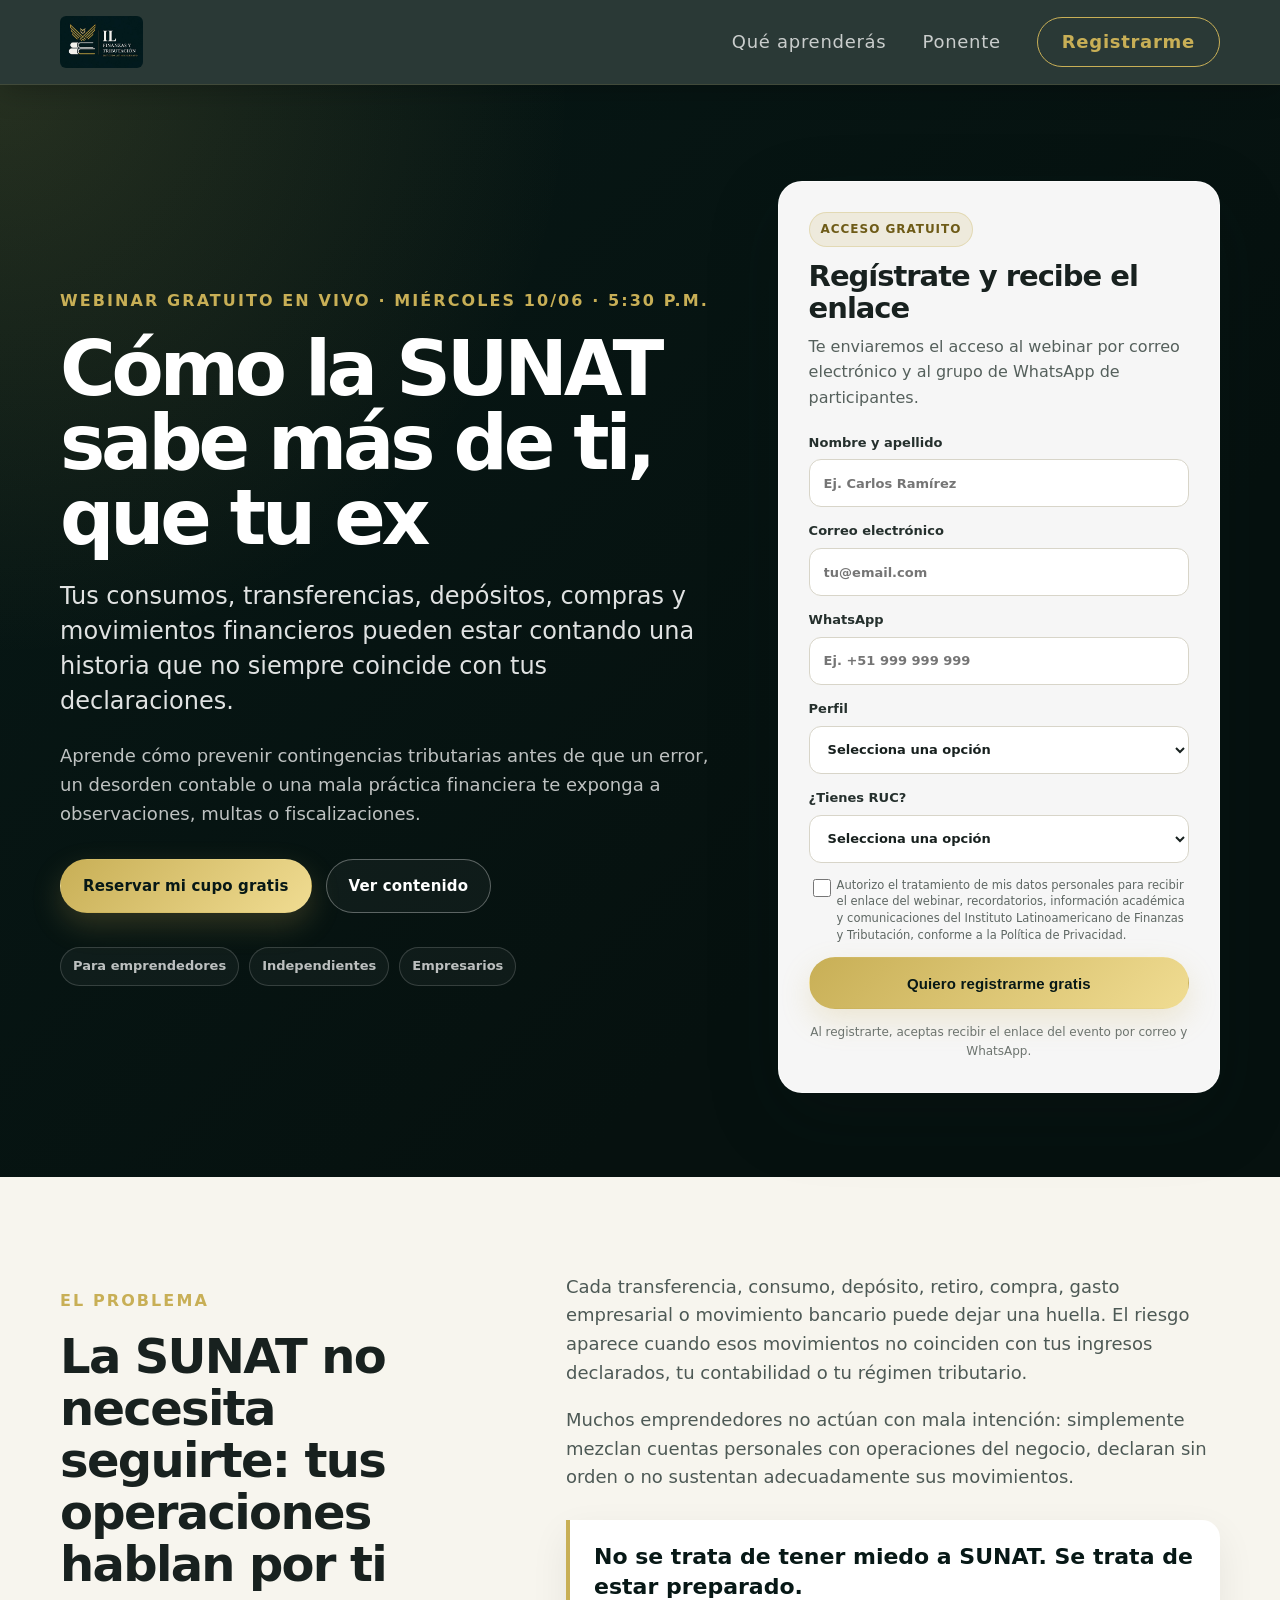
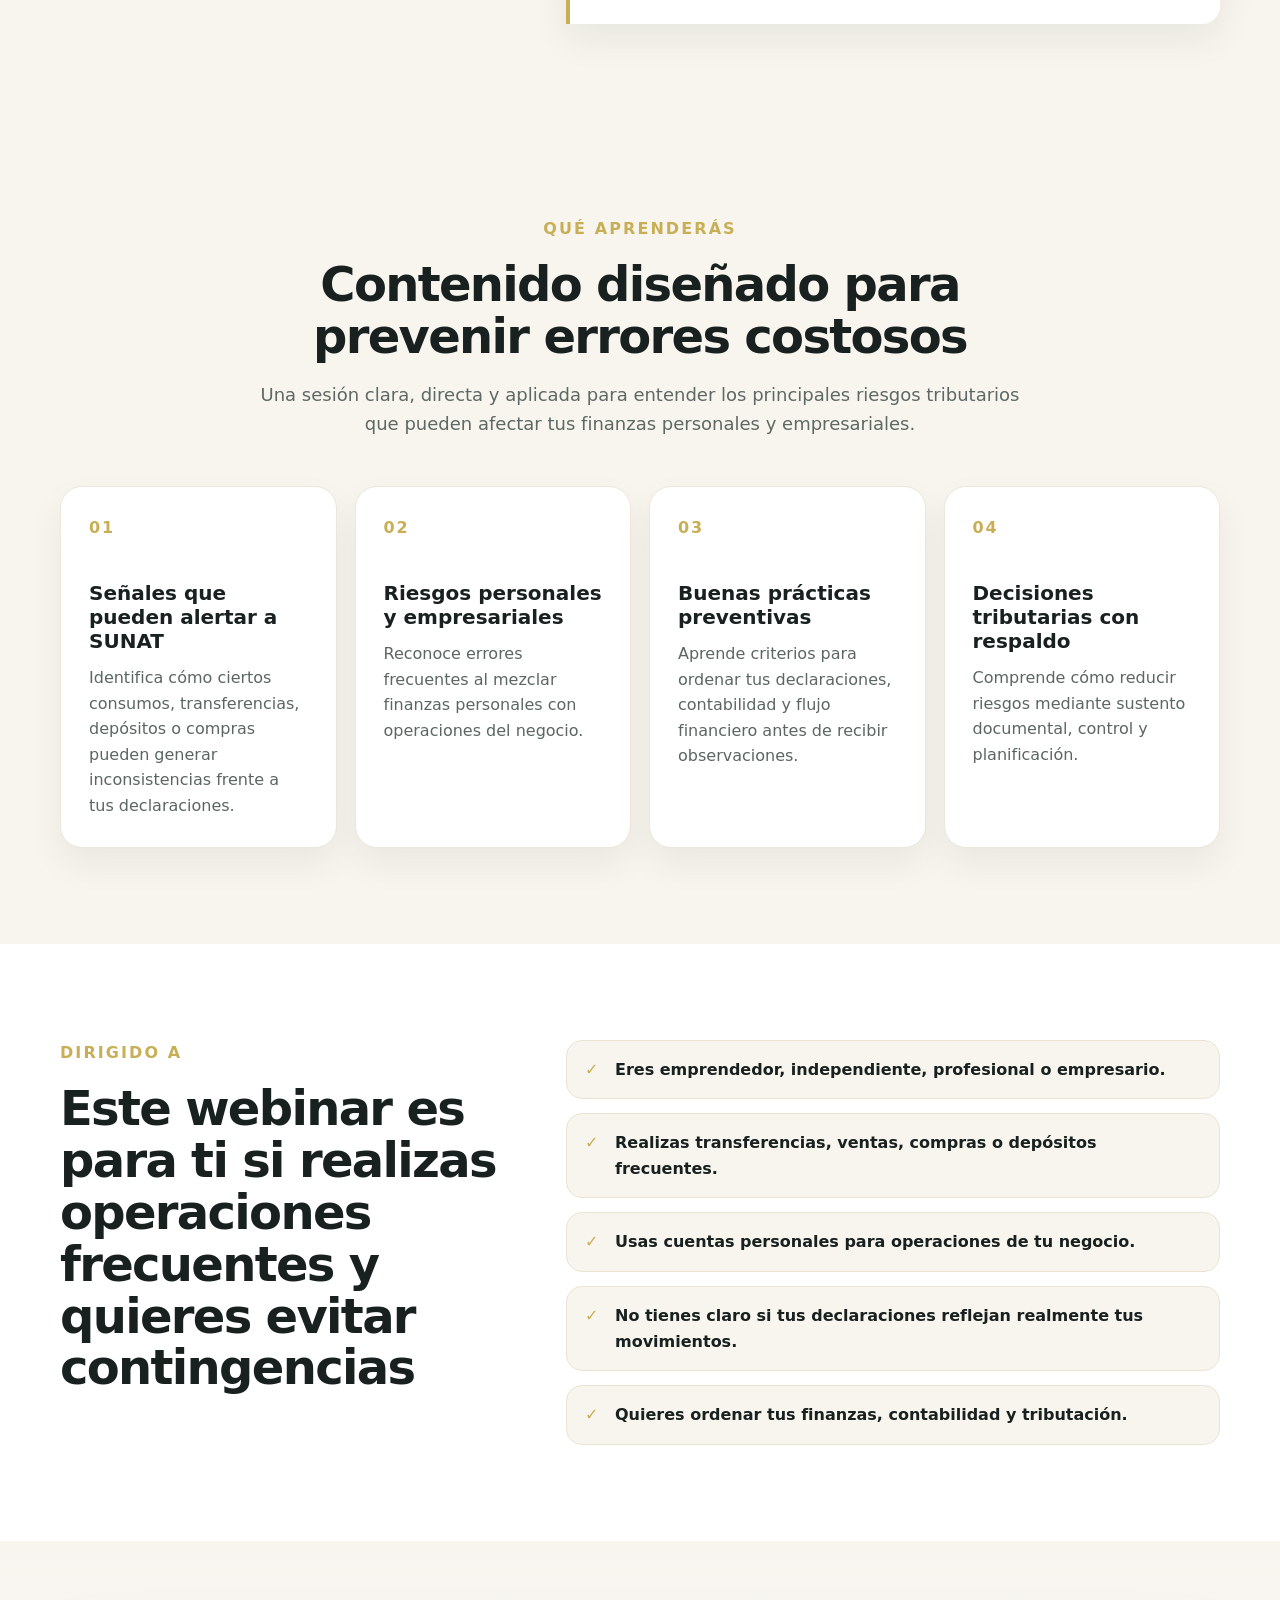
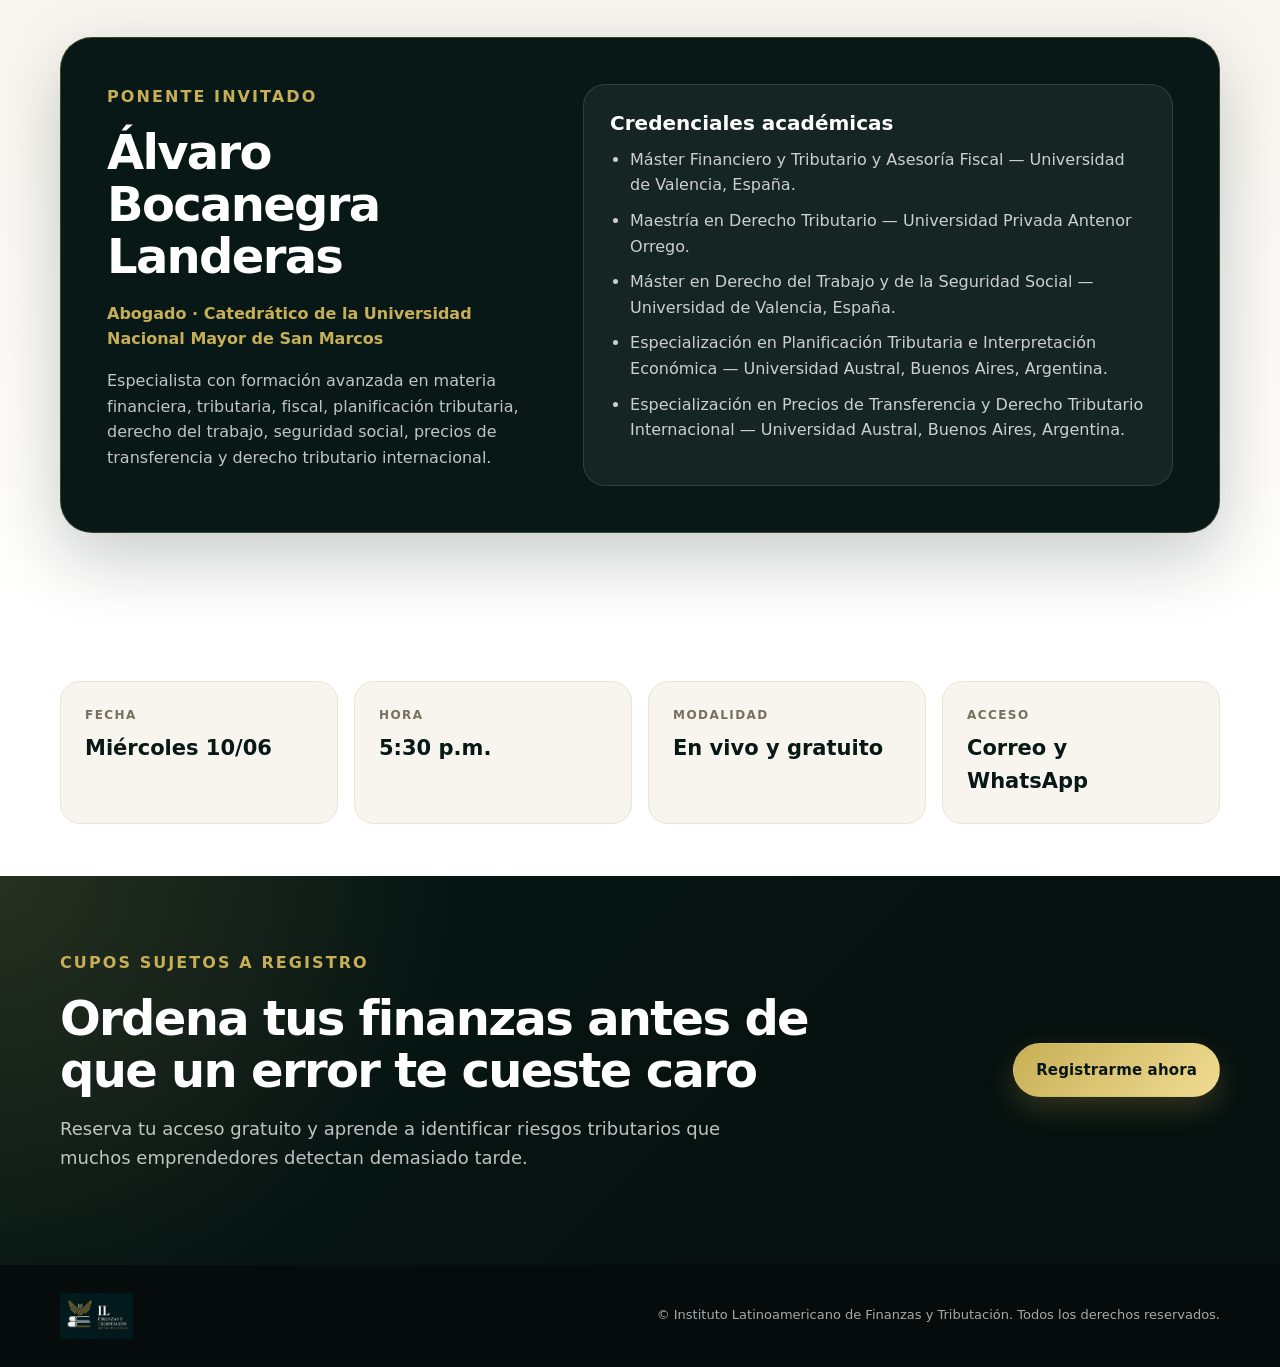
==== index.html @ cbd91c03 "Add files via upload" ====
<!doctype html>
<html lang="es-PE">
<head>
  <meta charset="utf-8" />
  <meta name="viewport" content="width=device-width, initial-scale=1" />
  <title>Webinar gratuito | Cómo la SUNAT sabe más de ti, que tu ex</title>
  <meta name="description" content="Webinar gratuito en vivo del Instituto Latinoamericano de Finanzas y Tributación. Aprende cómo la SUNAT puede detectar inconsistencias en tus movimientos personales y empresariales, y cómo prevenir contingencias tributarias." />
  <meta name="theme-color" content="#071816" />
  <meta property="og:title" content="Cómo la SUNAT sabe más de ti, que tu ex" />
  <meta property="og:description" content="Webinar gratuito en vivo. Miércoles 10/06 - 5:30 p.m. Aprende a prevenir riesgos tributarios por tus movimientos financieros." />
  <meta property="og:type" content="website" />
  <link rel="preload" as="image" href="assets/logo-ilft.jpeg" />
  <link rel="stylesheet" href="styles.css" />
</head>
<body>
  <header class="site-header">
    <div class="container header-inner">
      <a href="#inicio" class="brand" aria-label="Instituto Latinoamericano de Finanzas y Tributación">
        <img src="assets/logo-ilft.jpeg" alt="IL Finanzas y Tributación - Instituto Latinoamericano" />
      </a>
      <nav class="nav" aria-label="Navegación principal">
        <a href="#aprenderas">Qué aprenderás</a>
        <a href="#ponente">Ponente</a>
        <a href="#registro" class="nav-cta">Registrarme</a>
      </nav>
    </div>
  </header>

  <main id="inicio">
    <section class="hero section-dark">
      <div class="container hero-grid">
        <div class="hero-copy">
          <div class="eyebrow">Webinar gratuito en vivo · Miércoles 10/06 · 5:30 p.m.</div>
          <h1>Cómo la SUNAT sabe más de ti, que tu ex</h1>
          <p class="lead">Tus consumos, transferencias, depósitos, compras y movimientos financieros pueden estar contando una historia que no siempre coincide con tus declaraciones.</p>
          <p>Aprende cómo prevenir contingencias tributarias antes de que un error, un desorden contable o una mala práctica financiera te exponga a observaciones, multas o fiscalizaciones.</p>
          <div class="hero-actions">
            <a href="#registro" class="btn btn-primary">Reservar mi cupo gratis</a>
            <a href="#aprenderas" class="btn btn-outline">Ver contenido</a>
          </div>
          <div class="trust-strip" aria-label="Puntos clave del webinar">
            <span>Para emprendedores</span>
            <span>Independientes</span>
            <span>Empresarios</span>
          </div>
        </div>
        <aside class="registration-card" id="registro" aria-label="Formulario de registro">
          <div class="card-badge">Acceso gratuito</div>
          <h2>Regístrate y recibe el enlace</h2>
          <p>Te enviaremos el acceso al webinar por correo electrónico y al grupo de WhatsApp de participantes.</p>
          <form id="landing-form" class="form">
            <input type="hidden" name="form-name" value="registro-webinar-ilft" />
            <label>
              Nombre y apellido
              <input type="text" name="nombre" placeholder="Ej. Carlos Ramírez" required />
            </label>
            <label>
              Correo electrónico
              <input type="email" name="email" placeholder="tu@email.com" required />
            </label>
            <label>
              WhatsApp
              <input type="tel" name="whatsapp" placeholder="Ej. +51 999 999 999" required />
            </label>
            <label>
              Perfil
              <select name="perfil" required>
                <option value="" disabled selected>Selecciona una opción</option>
                <option>Emprendedor</option>
                <option>Independiente</option>
                <option>Empresario</option>
                <option>Profesional</option>
                <option>Otro</option>
              </select>
            </label>
            <label>
              ¿Tienes RUC?
              <select name="ruc" required>
                <option value="" disabled selected>Selecciona una opción</option>
                <option>Sí</option>
                <option>No</option>
                <option>Estoy en proceso</option>
              </select>
            </label>
            <label class="checkbox">
              <input type="checkbox" name="autorizacion_datos" required />
              <span>Autorizo el tratamiento de mis datos personales para recibir el enlace del webinar, recordatorios, información académica y comunicaciones del Instituto Latinoamericano de Finanzas y Tributación, conforme a la Política de Privacidad.</span>
            </label>
            <button type="submit" class="btn btn-primary btn-full">Quiero registrarme gratis</button>
            <small>Al registrarte, aceptas recibir el enlace del evento por correo y WhatsApp.</small>
          </form>
        </aside>
      </div>
    </section>

    <section class="section pain-section">
      <div class="container two-col">
        <div>
          <span class="section-kicker">El problema</span>
          <h2>La SUNAT no necesita seguirte: tus operaciones hablan por ti</h2>
        </div>
        <div class="body-copy">
          <p>Cada transferencia, consumo, depósito, retiro, compra, gasto empresarial o movimiento bancario puede dejar una huella. El riesgo aparece cuando esos movimientos no coinciden con tus ingresos declarados, tu contabilidad o tu régimen tributario.</p>
          <p>Muchos emprendedores no actúan con mala intención: simplemente mezclan cuentas personales con operaciones del negocio, declaran sin orden o no sustentan adecuadamente sus movimientos.</p>
          <blockquote>No se trata de tener miedo a SUNAT. Se trata de estar preparado.</blockquote>
        </div>
      </div>
    </section>

    <section class="section benefits" id="aprenderas">
      <div class="container">
        <div class="section-heading">
          <span class="section-kicker">Qué aprenderás</span>
          <h2>Contenido diseñado para prevenir errores costosos</h2>
          <p>Una sesión clara, directa y aplicada para entender los principales riesgos tributarios que pueden afectar tus finanzas personales y empresariales.</p>
        </div>
        <div class="cards-grid">
          <article class="info-card">
            <span class="number">01</span>
            <h3>Señales que pueden alertar a SUNAT</h3>
            <p>Identifica cómo ciertos consumos, transferencias, depósitos o compras pueden generar inconsistencias frente a tus declaraciones.</p>
          </article>
          <article class="info-card">
            <span class="number">02</span>
            <h3>Riesgos personales y empresariales</h3>
            <p>Reconoce errores frecuentes al mezclar finanzas personales con operaciones del negocio.</p>
          </article>
          <article class="info-card">
            <span class="number">03</span>
            <h3>Buenas prácticas preventivas</h3>
            <p>Aprende criterios para ordenar tus declaraciones, contabilidad y flujo financiero antes de recibir observaciones.</p>
          </article>
          <article class="info-card">
            <span class="number">04</span>
            <h3>Decisiones tributarias con respaldo</h3>
            <p>Comprende cómo reducir riesgos mediante sustento documental, control y planificación.</p>
          </article>
        </div>
      </div>
    </section>

    <section class="section audience-section">
      <div class="container two-col align-start">
        <div>
          <span class="section-kicker">Dirigido a</span>
          <h2>Este webinar es para ti si realizas operaciones frecuentes y quieres evitar contingencias</h2>
        </div>
        <ul class="check-list">
          <li>Eres emprendedor, independiente, profesional o empresario.</li>
          <li>Realizas transferencias, ventas, compras o depósitos frecuentes.</li>
          <li>Usas cuentas personales para operaciones de tu negocio.</li>
          <li>No tienes claro si tus declaraciones reflejan realmente tus movimientos.</li>
          <li>Quieres ordenar tus finanzas, contabilidad y tributación.</li>
        </ul>
      </div>
    </section>

    <section class="section speaker-section" id="ponente">
      <div class="container speaker-card">
        <div class="speaker-main">
          <span class="section-kicker">Ponente invitado</span>
          <h2>Álvaro Bocanegra Landeras</h2>
          <p class="speaker-title">Abogado · Catedrático de la Universidad Nacional Mayor de San Marcos</p>
          <p>Especialista con formación avanzada en materia financiera, tributaria, fiscal, planificación tributaria, derecho del trabajo, seguridad social, precios de transferencia y derecho tributario internacional.</p>
        </div>
        <div class="credentials">
          <h3>Credenciales académicas</h3>
          <ul>
            <li>Máster Financiero y Tributario y Asesoría Fiscal — Universidad de Valencia, España.</li>
            <li>Maestría en Derecho Tributario — Universidad Privada Antenor Orrego.</li>
            <li>Máster en Derecho del Trabajo y de la Seguridad Social — Universidad de Valencia, España.</li>
            <li>Especialización en Planificación Tributaria e Interpretación Económica — Universidad Austral, Buenos Aires, Argentina.</li>
            <li>Especialización en Precios de Transferencia y Derecho Tributario Internacional — Universidad Austral, Buenos Aires, Argentina.</li>
          </ul>
        </div>
      </div>
    </section>

    <section class="section details-section">
      <div class="container details-grid">
        <div class="detail-box">
          <span>Fecha</span>
          <strong>Miércoles 10/06</strong>
        </div>
        <div class="detail-box">
          <span>Hora</span>
          <strong>5:30 p.m.</strong>
        </div>
        <div class="detail-box">
          <span>Modalidad</span>
          <strong>En vivo y gratuito</strong>
        </div>
        <div class="detail-box">
          <span>Acceso</span>
          <strong>Correo y WhatsApp</strong>
        </div>
      </div>
    </section>

    <section class="final-cta section-dark">
      <div class="container final-grid">
        <div>
          <span class="eyebrow">Cupos sujetos a registro</span>
          <h2>Ordena tus finanzas antes de que un error te cueste caro</h2>
          <p>Reserva tu acceso gratuito y aprende a identificar riesgos tributarios que muchos emprendedores detectan demasiado tarde.</p>
        </div>
        <a href="#registro" class="btn btn-primary">Registrarme ahora</a>
      </div>
    </section>
  </main>

  <footer class="footer">
    <div class="container footer-inner">
      <img src="assets/logo-ilft.jpeg" alt="Instituto Latinoamericano de Finanzas y Tributación" />
      <p>© Instituto Latinoamericano de Finanzas y Tributación. Todos los derechos reservados.</p>
    </div>
  </footer>
</body>
</html>

<script>
  const URL_SCRIPT_GOOGLE = 'https://script.google.com/macros/s/AKfycbzGbPa-hQvcRfzG41PDCbrkIl5jDyLbOSNslWmGlLwsr1rUj2VUFDXkskFyTT7HYG5MSA/exec';
  const form = document.getElementById('landing-form');

  form.addEventListener('submit', function(e) {
      e.preventDefault();
      const btn = form.querySelector('button[type="submit"]');
      btn.innerText = 'Procesando...';
      btn.disabled = true;

      const datosFormulario = new FormData(form);

      fetch(URL_SCRIPT_GOOGLE, { 
          method: 'POST', 
          body: datosFormulario,
          mode: 'no-cors'
      })
      .then(() => {
          window.location.href = 'gracias.html'; // Redirige a la página de gracias
      })
      .catch(error => {
          console.error('Error:', error);
          alert('Hubo un problema. Intenta nuevamente.');
          btn.innerText = 'Quiero registrarme gratis';
          btn.disabled = false;
      });
  });
</script>
---- styles.css ----
:root{
  --navy:#071816;
  --navy-2:#0b2220;
  --green:#9f8e37;
  --gold:#c8af56;
  --white:#ffffff;
  --ivory:#f7f5ee;
  --muted:#c9d0cc;
  --text:#18211f;
  --soft:#e7e1d0;
  --border:rgba(200,175,86,.32);
  --shadow:0 24px 70px rgba(7,24,22,.22);
  --radius:24px;
}
*{box-sizing:border-box}
html{scroll-behavior:smooth}
body{margin:0;font-family:Inter, ui-sans-serif, system-ui, -apple-system, BlinkMacSystemFont, "Segoe UI", sans-serif;color:var(--text);background:var(--ivory);line-height:1.6}
a{color:inherit;text-decoration:none}
img{max-width:100%;display:block}
.container{width:min(1160px,calc(100% - 40px));margin-inline:auto}
.site-header {
  position: sticky;
  top: 0;
  z-index: 50;
  /* Un poco más traslúcido para potenciar el efecto blur de fondo */
  background: rgba(7, 24, 22, 0.85); 
  backdrop-filter: blur(20px);
  -webkit-backdrop-filter: blur(20px);
  /* Línea inferior sutil con el tono dorado de la marca con opacidad baja */
  border-bottom: 1px solid rgba(200, 175, 86, 0.15); 
  /* Sombra suave y profunda para dar un efecto flotante elegante */
  box-shadow: 0 4px 30px rgba(0, 0, 0, 0.25);
  transition: all 0.3s ease;
}
.header-inner {
  display: flex;
  align-items: center;
  justify-content: space-between;
  padding: 16px 0; /* Mayor altura vertical para que el logo "respire" */
  gap: 24px;
}

.brand img {
  height: 52px; /* Reducido ligeramente para mayor sutileza y sofisticación */
  width: auto;
  border-radius: 6px; /* Bordes ligeramente más redondeados para suavizar esquinas */
  transition: transform 0.3s ease;
}

.brand:hover img {
  transform: scale(1.02); /* Micro-interacción al pasar el mouse sobre el logotipo */
}

.nav {
  display: flex;
  align-items: center;
  gap: 36px; 
  color: rgba(255, 255, 255, 0.75);
  font-size: 18px; /* 👈 Súbelo aquí (estaba en 14px) */
  font-weight: 500; 
  letter-spacing: 0.04em; 
}

/* --- Efecto de línea dorada expansiva para los enlaces de menú --- */
.nav a:not(.nav-cta) {
  position: relative;
  padding: 6px 0;
  transition: color 0.3s ease;
}

.nav a:not(.nav-cta)::after {
  content: "";
  position: absolute;
  bottom: 0;
  left: 0;
  width: 0;
  height: 2px;
  background-color: var(--gold);
  transition: width 0.3s cubic-bezier(0.25, 0.46, 0.45, 0.94);
}

.nav a:not(.nav-cta):hover {
  color: var(--white);
}

.nav a:not(.nav-cta):hover::after {
  width: 100%; /* La línea se desliza suavemente de izquierda a derecha */
}

/* --- Rediseño del Botón "Registrarme" (CTA) --- */
.nav-cta {
  padding: 10px 24px !important; /* Más alargado horizontalmente (proporción áurea) */
  border: 1px solid var(--gold) !important;
  border-radius: 999px;
  color: var(--gold) !important;
  font-weight: 700;
  background: transparent;
  transition: all 0.4s cubic-bezier(0.16, 1, 0.3, 1) !important;
}

.nav-cta:hover {
  /* Transición fluida a fondo dorado con degradado */
  background: linear-gradient(135deg, var(--gold), #f0dc92) !important;
  color: var(--navy) !important; /* El texto pasa al color oscuro para excelente contraste */
  box-shadow: 0 4px 20px rgba(200, 175, 86, 0.35); /* Resplandor dorado sutil */
  transform: translateY(-2px); /* Pequeño levante que invita al clic */
}
.section{padding:96px 0}
.section-dark{background:radial-gradient(circle at top left, rgba(200,175,86,.16), transparent 34%), linear-gradient(135deg,var(--navy),#06110f 70%);color:var(--white)}
.hero{padding:96px 0 84px;min-height:calc(100vh - 86px);display:flex;align-items:center}
.hero-grid{display:grid;grid-template-columns:minmax(0,1.08fr) minmax(360px,.72fr);gap:54px;align-items:center}
.eyebrow,.section-kicker{display:inline-flex;align-items:center;gap:10px;text-transform:uppercase;letter-spacing:.13em;font-size:14x;font-weight:800;color:var(--gold);margin-bottom:18px}
h1,h2,h3,p{margin-top:0}
h1{font-size:clamp(42px,6vw,76px);line-height:.98;letter-spacing:-.055em;margin-bottom:24px;max-width:790px}
h2{font-size:clamp(30px,4vw,48px);line-height:1.08;letter-spacing:-.035em;margin-bottom:18px}
h3{font-size:20px;line-height:1.2;margin-bottom:12px}
.lead{font-size:clamp(19px,2.1vw,24px);line-height:1.45;color:rgba(255,255,255,.88);font-weight:500}
.hero-copy p:not(.lead){font-size:18px;color:rgba(255,255,255,.74);max-width:710px}
.hero-actions,.thanks-actions{display:flex;flex-wrap:wrap;gap:14px;margin-top:30px}
.btn{display:inline-flex;justify-content:center;align-items:center;min-height:52px;padding:14px 22px;border-radius:999px;font-weight:800;letter-spacing:.01em;transition:.2s ease;border:1px solid transparent;cursor:pointer;font-size:15px}
.btn-primary{background:linear-gradient(135deg,var(--gold),#f0dc92);color:#071816;box-shadow:0 12px 30px rgba(200,175,86,.22)}
.btn-primary:hover{transform:translateY(-1px);box-shadow:0 18px 38px rgba(200,175,86,.28)}
.btn-outline{border-color:rgba(255,255,255,.32);color:var(--white);background:rgba(255,255,255,.04)}
.btn-outline:hover{border-color:var(--gold);background:rgba(255,255,255,.08)}
.btn-full{width:100%}
.trust-strip{display:flex;flex-wrap:wrap;gap:10px;margin-top:34px;color:rgba(255,255,255,.72);font-size:13px;font-weight:700}
.trust-strip span{border:1px solid rgba(255,255,255,.16);border-radius:999px;padding:8px 12px;background:rgba(255,255,255,.04)}
.registration-card{background:rgba(255,255,255,.965);color:var(--text);border-radius:var(--radius);padding:30px;box-shadow:var(--shadow);border:1px solid rgba(255,255,255,.6)}
.card-badge{display:inline-flex;background:rgba(200,175,86,.16);color:#6e5b17;border:1px solid rgba(200,175,86,.3);padding:7px 11px;border-radius:999px;font-size:12px;font-weight:900;text-transform:uppercase;letter-spacing:.08em;margin-bottom:14px}
.registration-card h2{font-size:29px;margin-bottom:10px}.registration-card p{color:#55605c;margin-bottom:22px}
.form{display:grid;gap:14px}.form label{font-weight:800;font-size:13px;color:#25302d}.form input,.form select{width:100%;height:48px;margin-top:6px;border:1px solid #d8d5c9;border-radius:12px;background:#fff;padding:0 14px;font:inherit;color:#18211f;outline:none}.form input:focus,.form select:focus{border-color:var(--gold);box-shadow:0 0 0 4px rgba(200,175,86,.13)}.checkbox{display:grid!important;grid-template-columns:18px 1fr;gap:10px;align-items:start;font-weight:500!important;font-size:11.5px!important;color:#5e6763!important;line-height:1.45}.checkbox input{width:18px;height:18px;margin-top:2px;accent-color:var(--gold)}.form small{font-size:12px;color:#6d746f;text-align:center}
.two-col{display:grid;grid-template-columns:.8fr 1.2fr;gap:70px;align-items:center}.align-start{align-items:start}.body-copy p{font-size:18px;color:#4d5955}.body-copy blockquote{margin:28px 0 0;padding:22px 24px;border-left:4px solid var(--gold);background:#fff;border-radius:0 18px 18px 0;font-size:22px;line-height:1.35;font-weight:800;color:var(--navy);box-shadow:0 14px 38px rgba(7,24,22,.07)}
.section-heading{text-align:center;max-width:790px;margin:0 auto 48px}.section-heading p{font-size:18px;color:#5e6864}.cards-grid{display:grid;grid-template-columns:repeat(4,1fr);gap:18px}.info-card{background:#fff;border:1px solid #ece8dc;border-radius:22px;padding:28px;box-shadow:0 16px 36px rgba(7,24,22,.06);min-height:290px}.number{display:inline-flex;color:var(--gold);font-weight:900;letter-spacing:.12em;margin-bottom:40px}.info-card p{color:#5b6662;margin-bottom:0}
.audience-section{background:#fff}.check-list{list-style:none;margin:0;padding:0;display:grid;gap:14px}.check-list li{position:relative;background:var(--ivory);border:1px solid #ebe4d3;border-radius:16px;padding:16px 18px 16px 48px;font-weight:650}.check-list li::before{content:"✓";position:absolute;left:18px;top:16px;color:var(--gold);font-weight:900}
.speaker-section{background:linear-gradient(180deg,var(--ivory),#fff)}.speaker-card{display:grid;grid-template-columns:.85fr 1.15fr;gap:40px;background:var(--navy);color:#fff;border-radius:32px;padding:46px;box-shadow:var(--shadow);border:1px solid rgba(200,175,86,.28)}.speaker-title{color:var(--gold);font-weight:800}.speaker-main p:not(.speaker-title){color:rgba(255,255,255,.75)}.credentials{background:rgba(255,255,255,.06);border:1px solid rgba(255,255,255,.12);border-radius:22px;padding:26px}.credentials ul{margin:0;padding-left:20px;color:rgba(255,255,255,.78)}.credentials li+li{margin-top:10px}
.details-section{padding:52px 0;background:#fff}.details-grid{display:grid;grid-template-columns:repeat(4,1fr);gap:16px}.detail-box{border:1px solid #ebe4d3;border-radius:20px;padding:24px;background:var(--ivory)}.detail-box span{display:block;font-size:12px;text-transform:uppercase;letter-spacing:.12em;color:#77705f;font-weight:900;margin-bottom:6px}.detail-box strong{font-size:21px;color:var(--navy)}
.final-cta{padding:74px 0}.final-grid{display:flex;align-items:center;justify-content:space-between;gap:34px}.final-grid h2{max-width:760px}.final-grid p{max-width:670px;color:rgba(255,255,255,.74);font-size:18px}.footer{background:#050c0b;color:rgba(255,255,255,.65);padding:28px 0}.footer-inner{display:flex;align-items:center;justify-content:space-between;gap:18px}.footer img{height:46px;width:auto}.footer p{margin:0;font-size:13px}
.thanks-body{background:var(--navy)}.thanks-page{min-height:100vh;display:grid;place-items:center;padding:60px 0}.thanks-card{max-width:820px;text-align:center;background:rgba(255,255,255,.06);border:1px solid rgba(255,255,255,.12);border-radius:34px;padding:46px;box-shadow:var(--shadow)}.thanks-logo{height:86px;width:auto;margin:0 auto 24px}.success-badge{display:inline-flex;background:rgba(200,175,86,.16);border:1px solid rgba(200,175,86,.32);color:var(--gold);padding:8px 14px;border-radius:999px;text-transform:uppercase;letter-spacing:.11em;font-size:12px;font-weight:900;margin-bottom:20px}.thanks-card h1{font-size:clamp(38px,5vw,60px);margin-inline:auto}.thanks-card p{color:rgba(255,255,255,.75);font-size:18px}.thanks-details{display:grid;grid-template-columns:repeat(3,1fr);gap:14px;margin:32px 0}.thanks-details div{background:rgba(255,255,255,.07);border:1px solid rgba(255,255,255,.12);border-radius:18px;padding:18px}.thanks-details span{display:block;color:var(--gold);font-size:12px;text-transform:uppercase;letter-spacing:.12em;font-weight:900}.thanks-details strong{display:block;margin-top:4px}.note{font-size:15px!important}.thanks-actions{justify-content:center}.thanks-card small{display:block;margin-top:18px;color:rgba(255,255,255,.48)}
@media (max-width:980px){.hero-grid,.two-col,.speaker-card{grid-template-columns:1fr}.cards-grid,.details-grid{grid-template-columns:repeat(2,1fr)}.hero{padding:72px 0}.registration-card{scroll-margin-top:100px}.final-grid{align-items:flex-start;flex-direction:column}.nav{display:none}}
@media (max-width:620px){.container{width:min(100% - 28px,1160px)}.brand img{height:48px}.section{padding:68px 0}.hero{padding:58px 0}.registration-card,.speaker-card,.thanks-card{padding:24px;border-radius:22px}.cards-grid,.details-grid,.thanks-details{grid-template-columns:1fr}.info-card{min-height:auto}.footer-inner{align-items:flex-start;flex-direction:column}h1{font-size:42px}.lead{font-size:18px}.hero-actions .btn,.thanks-actions .btn{width:100%}}
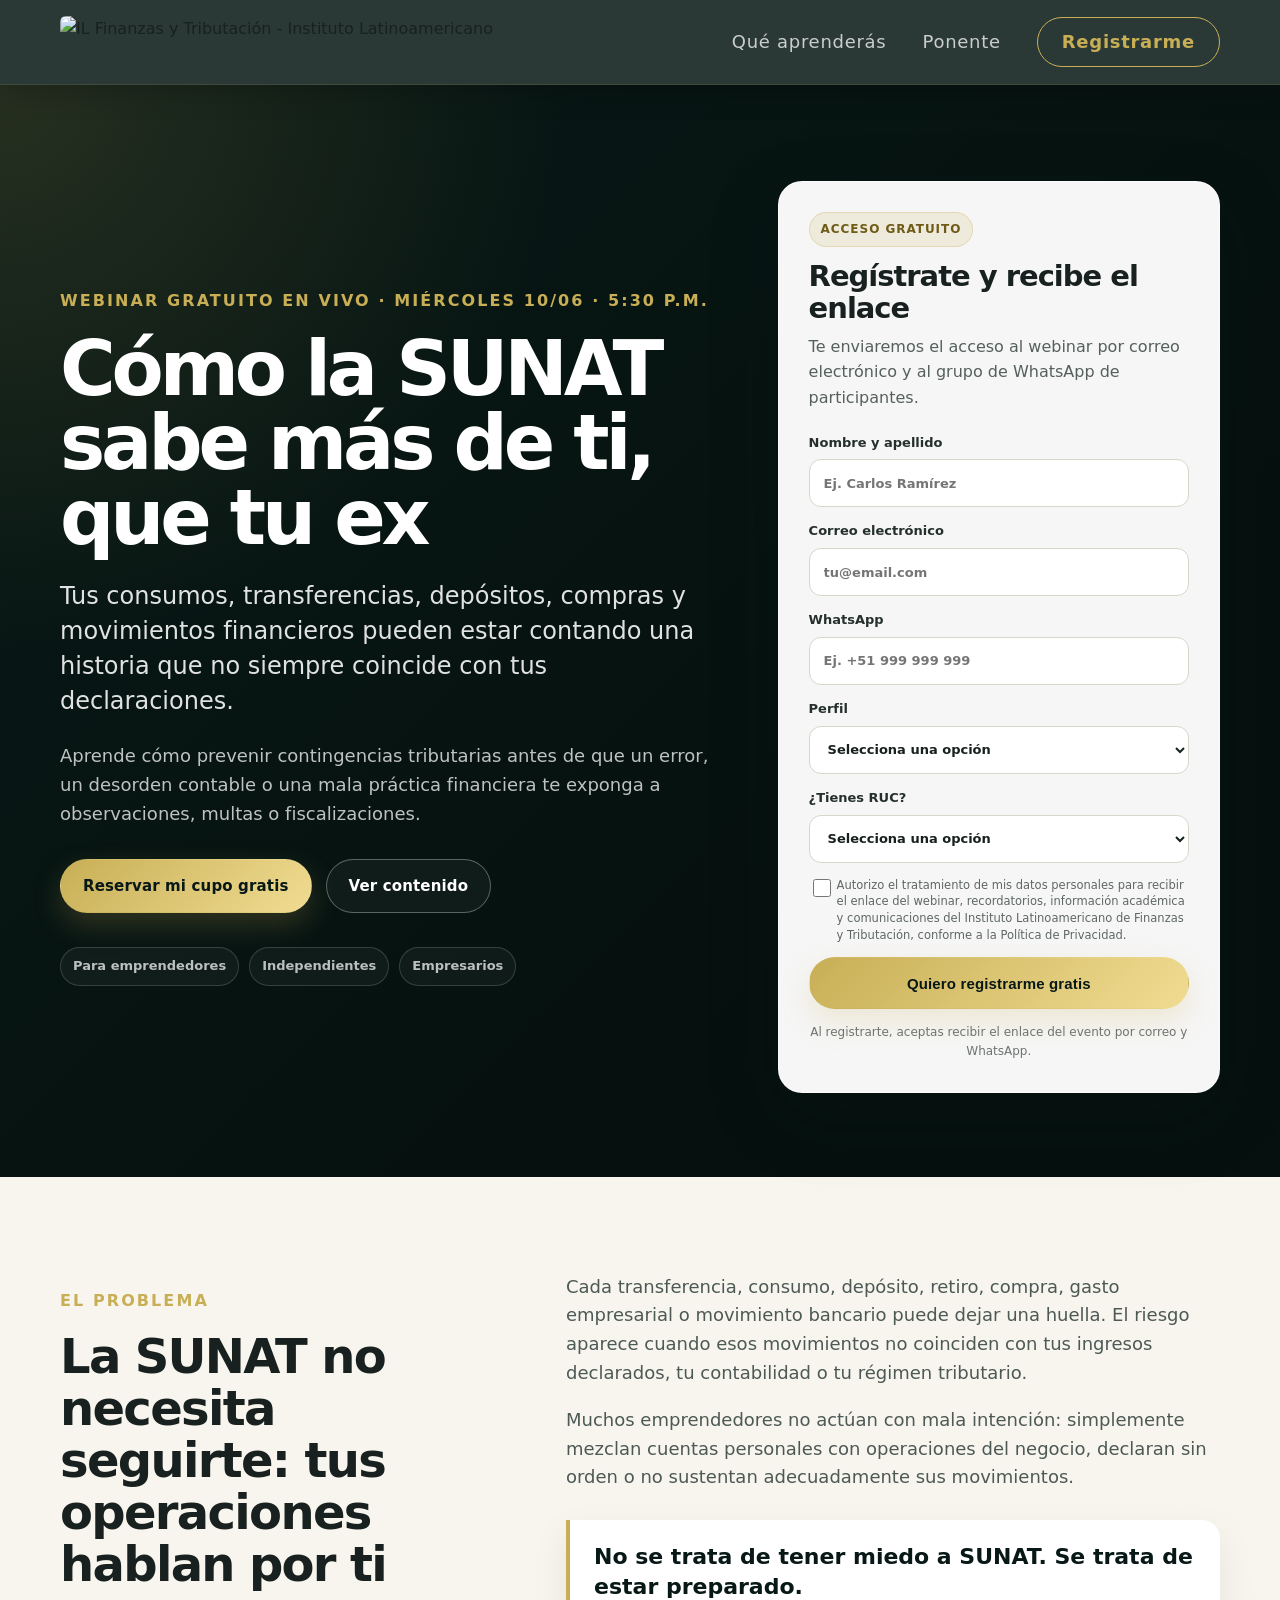
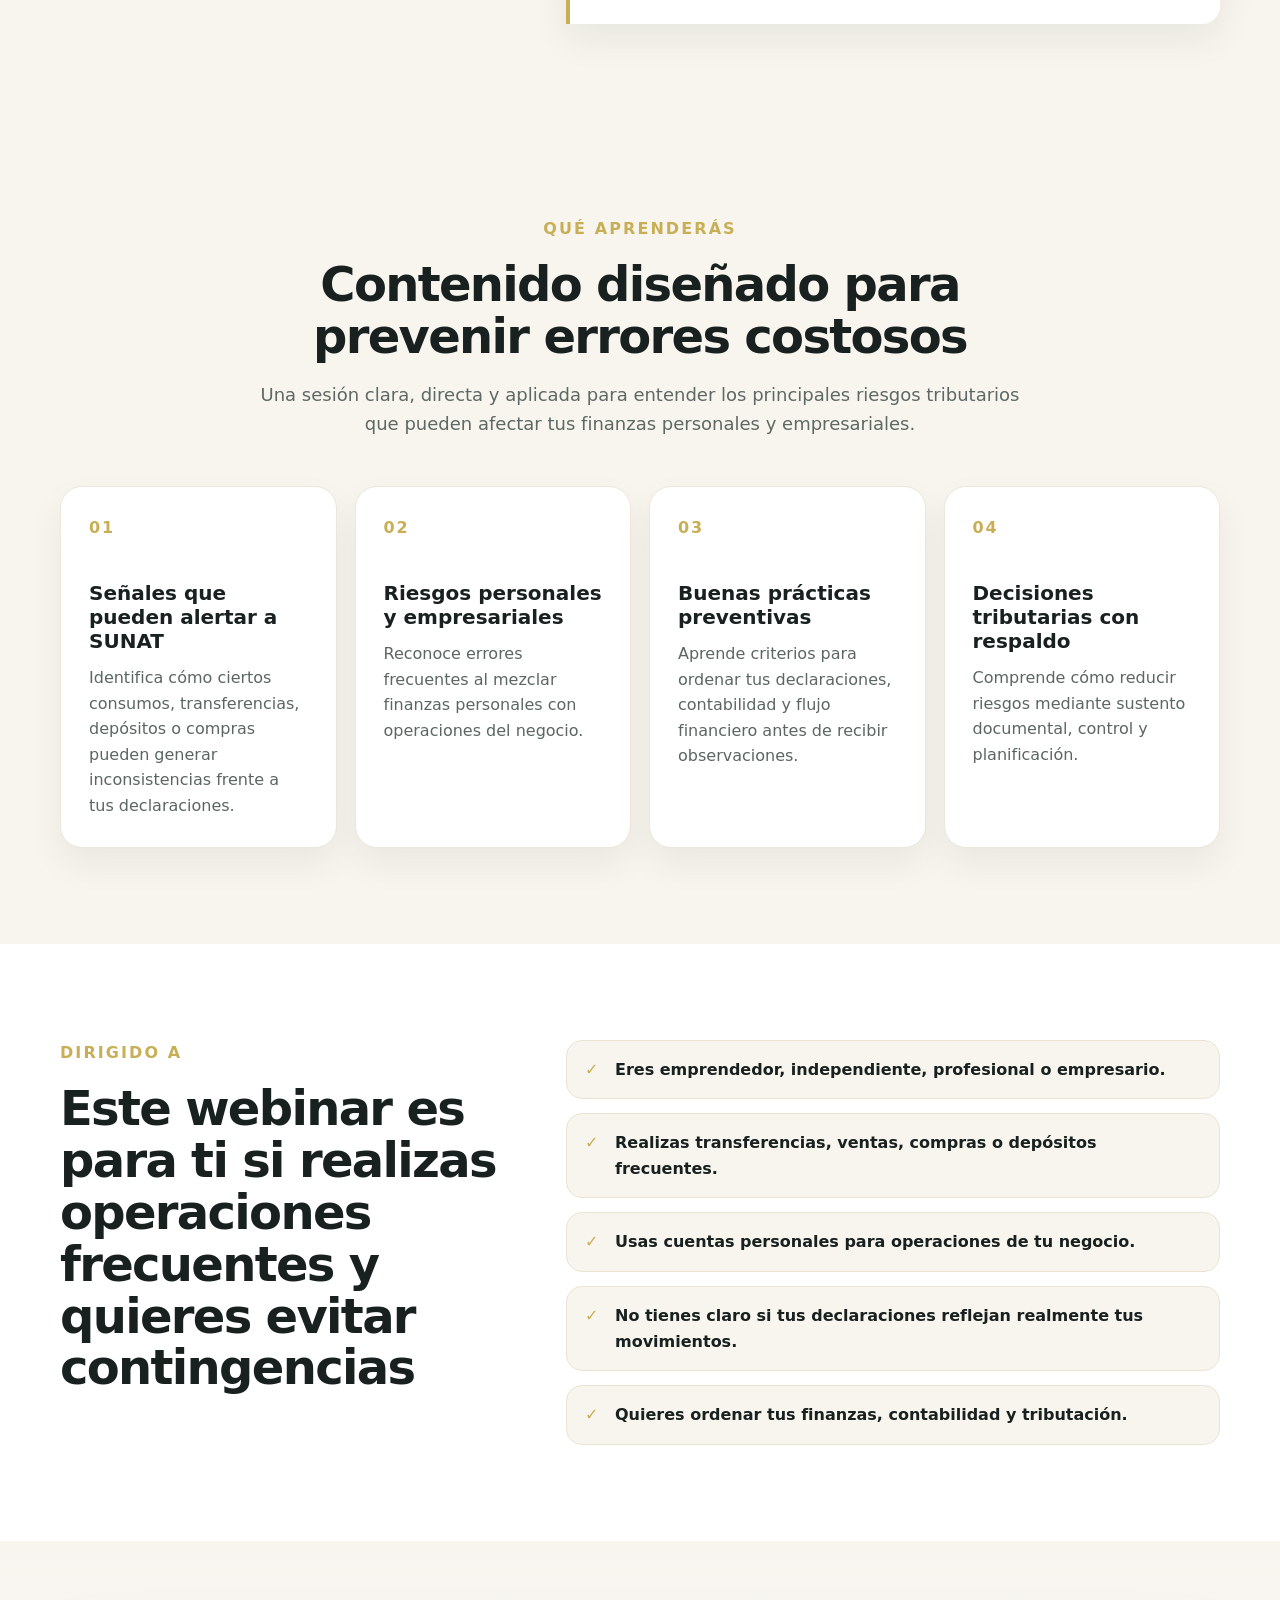
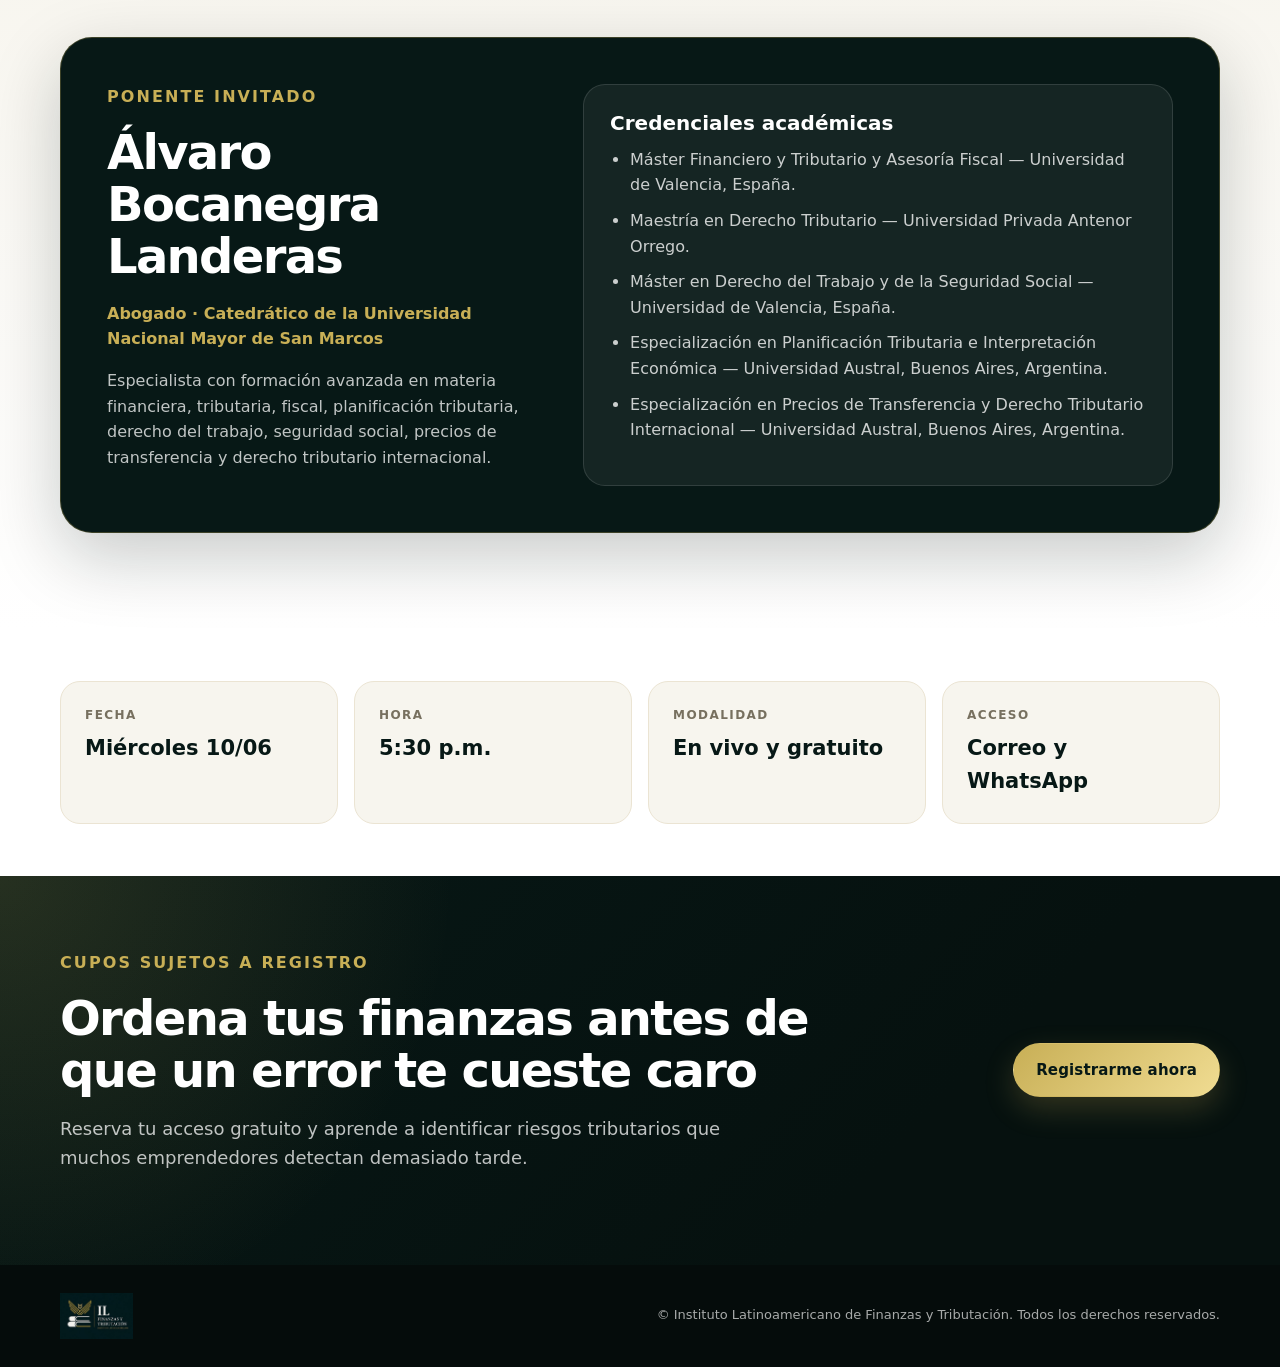
==== commit 59d3d505: "cambio de color nav cambio de color nav" ====
--- a/index.html
+++ b/index.html
@@ -9,14 +9,14 @@
   <meta property="og:title" content="Cómo la SUNAT sabe más de ti, que tu ex" />
   <meta property="og:description" content="Webinar gratuito en vivo. Miércoles 10/06 - 5:30 p.m. Aprende a prevenir riesgos tributarios por tus movimientos financieros." />
   <meta property="og:type" content="website" />
-  <link rel="preload" as="image" href="assets/logo-ilft.jpeg" />
+  <link rel="preload" as="image" href="assets/Instituto - Blanco.png" />
   <link rel="stylesheet" href="styles.css" />
 </head>
 <body>
   <header class="site-header">
     <div class="container header-inner">
       <a href="#inicio" class="brand" aria-label="Instituto Latinoamericano de Finanzas y Tributación">
-        <img src="assets/logo-ilft.jpeg" alt="IL Finanzas y Tributación - Instituto Latinoamericano" />
+        <img src="assets/Instituto - Blanco.png" alt="IL Finanzas y Tributación - Instituto Latinoamericano" />
       </a>
       <nav class="nav" aria-label="Navegación principal">
         <a href="#aprenderas">Qué aprenderás</a>
